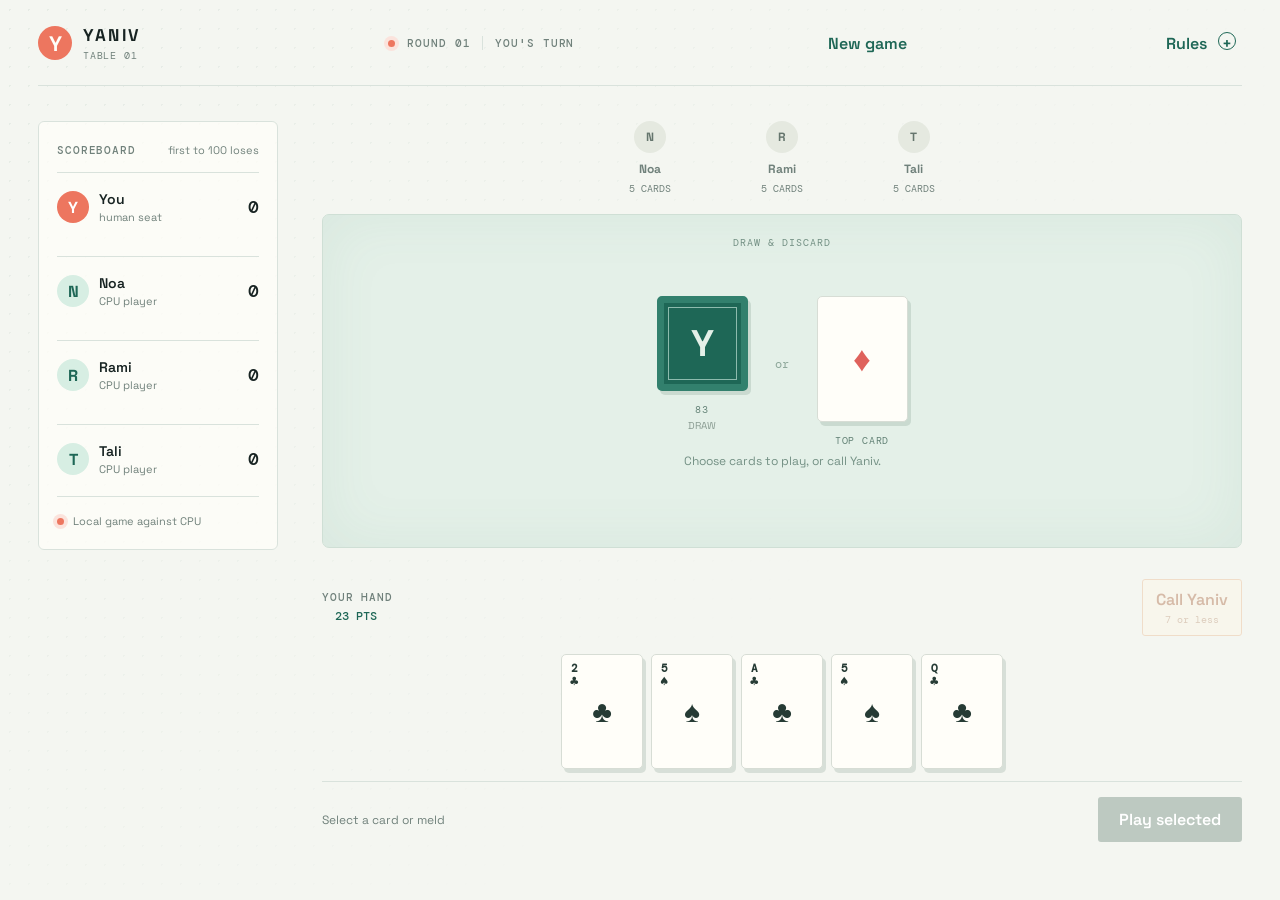
==== index.html @ 020e1ca5 "iy" ====
<!doctype html>
<html lang="en">
<head>
	<meta charset="UTF-8">
	<meta name="viewport" content="width=device-width, initial-scale=1.0">
	<title>Yaniv | Card table</title>
	<link rel="preconnect" href="https://fonts.googleapis.com">
	<link rel="preconnect" href="https://fonts.gstatic.com" crossorigin>
	<link href="https://fonts.googleapis.com/css2?family=DM+Mono:wght@400;500&family=Space+Grotesk:wght@400;500;600;700&display=swap" rel="stylesheet">
	<link rel="stylesheet" href="style.css">
</head>
<body>
	<main class="app-shell">
		<header class="topbar">
			<div class="brand"><span class="brand-mark">Y</span><span>YANIV <small>TABLE 01</small></span></div>
			<div class="table-status"><span class="live-dot"></span><span id="round-label">ROUND 01</span><span class="divider"></span><span id="turn-label">YOUR TURN</span></div>
			<button class="text-button" id="new-game-button">New game</button>
			<button class="text-button" id="rules-button">Rules <span aria-hidden="true">+</span></button>
		</header>
		<section class="game-layout">
			<aside class="scoreboard panel"><div class="eyebrow">Scoreboard <span>first to 100 loses</span></div><div id="score-list"></div><div class="score-note"><span class="live-dot"></span> Local game against CPU</div></aside>
			<section class="table-area">
				<div class="opponents" id="opponents"></div>
				<div class="felt"><div class="felt-label">DRAW & DISCARD</div><div class="piles"><button class="deck pile" id="draw-pile" aria-label="Draw from draw pile"><span class="card-back">Y</span><strong id="draw-count">0</strong><small>DRAW</small></button><div class="pile-gap">or</div><button class="discard pile" id="discard-pile" aria-label="Draw the top discard"><span id="discard-card"></span><strong>TOP CARD</strong></button></div><p class="table-message" id="table-message">Choose cards to play, or call Yaniv.</p></div>
				<section class="player-zone"><div class="player-heading"><div><span class="eyebrow">Your hand</span><span class="hand-points" id="hand-points">0 PTS</span></div><button class="yaniv-button" id="yaniv-button">Call Yaniv <span>7 or less</span></button></div><div class="hand" id="player-hand"></div><div class="action-bar"><span class="selection-info" id="selection-info">Select a card or meld</span><button class="primary-button" id="play-button" disabled>Play selected</button></div></section>
			</section>
		</section>
	</main>
	<dialog id="setup-dialog"><span class="eyebrow">Table setup</span><h2>Choose your table.</h2><label for="player-count">Players<select id="player-count"><option value="2">2 players</option><option value="3">3 players</option><option value="4" selected>4 players</option></select></label><label for="human-count">People at this device<select id="human-count"><option value="1" selected>1 person</option><option value="2">2 people</option><option value="3">3 people</option><option value="4">4 people</option></select></label><button class="primary-button" id="start-game-button">Start game</button></dialog>
	<dialog id="rules-dialog"><button class="close-button" id="close-rules" aria-label="Close rules">x</button><span class="eyebrow">How to play</span><h2>Make your hand small.</h2><p>On your turn, play one card, a set of matching ranks, or a same-suit straight of three or more cards. Then draw exactly one card from either pile.</p><p>At the very start of your turn, call <strong>Yaniv</strong> with 7 points or fewer. The lowest hand scores zero; everyone else scores their hand. A successful caller scores zero. If anyone ties or beats the caller with a lower hand, the caller gets 30 instead.</p><p>The first player to reach 100 ends the game. Lowest total wins.</p></dialog>
	<div class="toast" id="toast" role="status"></div>
	<script src="game.js"></script>
</body>
</html>
---- style.css ----
:root { --ink: #172322; --muted: #70817b; --line: #d9e2dc; --paper: #f4f6f1; --white: #fffef9; --green: #1e6756; --mint: #d7eee3; --coral: #ed765f; --yellow: #f1c85b; }
* { box-sizing: border-box; } body { margin: 0; color: var(--ink); background: var(--paper); font-family: "Space Grotesk", sans-serif; min-height: 100vh; } body:before { content: ""; position: fixed; inset: 0; pointer-events: none; opacity: .35; background-image: radial-gradient(#cbd8cf 1px, transparent 1px); background-size: 19px 19px; mask-image: linear-gradient(135deg, black, transparent 65%); } button { font: inherit; cursor: pointer; }
.app-shell { max-width: 1440px; margin: auto; padding: 24px 38px 42px; position: relative; }.topbar { display: flex; align-items: center; justify-content: space-between; padding-bottom: 23px; border-bottom: 1px solid var(--line); }.brand { font-size: 17px; font-weight: 700; letter-spacing: .13em; display: flex; align-items: center; gap: 11px; }.brand small { color: var(--muted); display: block; font: 10px "DM Mono", monospace; letter-spacing: .08em; margin-top: 3px; }.brand-mark { display: grid; place-items: center; background: var(--coral); color: var(--white); width: 34px; height: 34px; border-radius: 50%; font-size: 21px; letter-spacing: 0; }.table-status, .eyebrow { font: 500 11px "DM Mono", monospace; letter-spacing: .08em; text-transform: uppercase; color: var(--muted); }.table-status { display: flex; gap: 12px; align-items: center; }.divider { height: 14px; border-left: 1px solid var(--line); }.live-dot { width: 7px; height: 7px; border-radius: 50%; background: var(--coral); display: inline-block; box-shadow: 0 0 0 4px #fbe3dc; }.text-button { border: 0; background: transparent; color: var(--green); font-weight: 600; }.text-button span { display: inline-grid; place-items: center; margin-left: 7px; border: 1px solid var(--green); border-radius: 50%; width: 18px; height: 18px; }
.game-layout { display: grid; grid-template-columns: 240px 1fr; gap: 44px; padding-top: 35px; }.panel { background: rgba(255,254,249,.75); border: 1px solid var(--line); border-radius: 6px; }.scoreboard { align-self: start; padding: 21px 18px; }.eyebrow { display: flex; justify-content: space-between; align-items: center; }.eyebrow span { font: 11px "Space Grotesk", sans-serif; letter-spacing: 0; text-transform: none; }.score-row { display: flex; align-items: center; gap: 10px; border-top: 1px solid var(--line); padding: 17px 0; margin-top: 15px; }.avatar { width: 32px; height: 32px; display: grid; place-items: center; border-radius: 50%; background: var(--mint); color: var(--green); font-weight: 700; }.score-row:first-of-type .avatar { background: var(--coral); color: white; }.score-name { flex: 1; font-size: 14px; font-weight: 600; }.score-name small { color: var(--muted); font-weight: 400; display: block; font-size: 11px; margin-top: 2px; }.score-value { font: 500 18px "DM Mono", monospace; }.score-note { border-top: 1px solid var(--line); padding-top: 17px; margin-top: 3px; font-size: 11px; color: var(--muted); display: flex; gap: 9px; align-items: center; }
.table-area { min-width: 0; }.opponents { display: flex; justify-content: center; gap: clamp(18px, 7vw, 110px); min-height: 93px; }.opponent { text-align: center; color: var(--muted); font-size: 12px; }.opponent .avatar { margin: 0 auto 8px; background: #e5e9e0; color: #65756d; }.opponent.active .avatar { outline: 3px solid #f8dd93; }.card-count { font: 10px "DM Mono", monospace; color: var(--muted); margin-top: 5px; }.revealed-hand { display: flex; justify-content: center; gap: 3px; margin-top: 7px; }.revealed-hand .card-face { width: 25px; height: 36px; border-radius: 2px; font-size: 12px; box-shadow: none; }.revealed-hand .card-corner { display: none; }.felt { min-height: 334px; background: #e4f0e8; border: 1px solid #cfdfd5; border-radius: 7px; display: flex; flex-direction: column; align-items: center; justify-content: center; position: relative; box-shadow: inset 0 0 60px rgba(79,141,110,.08); }.felt-label { position: absolute; top: 21px; font: 10px "DM Mono", monospace; letter-spacing: .1em; color: #739084; }.piles { display: flex; align-items: center; gap: 23px; }.pile { border: 0; background: transparent; position: relative; width: 100px; height: 138px; display: flex; flex-direction: column; align-items: center; }.pile strong { font: 10px "DM Mono", monospace; letter-spacing: .08em; color: #638276; margin-top: 12px; }.pile small { font-size: 10px; color: #8a9c92; margin-top: 3px; }.pile-gap { color: #8da79a; font: 12px "DM Mono", monospace; }.card-back, .card-face { width: 91px; height: 126px; border-radius: 5px; display: grid; place-items: center; box-shadow: 3px 4px 0 rgba(45,86,68,.14); }.card-back { background: var(--green); color: #e4f0e8; border: 7px solid #32806d; outline: 1px solid #8dbbad; outline-offset: -12px; font-size: 37px; font-weight: 700; }.card-face { background: var(--white); border: 1px solid #d7ddd5; position: relative; font-size: 35px; }.card-face .card-corner { position: absolute; top: 7px; left: 8px; font: 600 12px "DM Mono", monospace; line-height: 1.1; }.card-face .card-corner span { font-size: 14px; }.red { color: #df625c; }.black { color: #263b35; }.table-message { color: #739084; font-size: 12px; margin: 20px 0 -1px; }
.player-zone { padding-top: 31px; }.player-heading { display: flex; align-items: center; justify-content: space-between; }.hand-points { font: 500 12px "DM Mono", monospace; color: var(--green); margin-left: 13px; }.yaniv-button { border: 1px solid #eab990; border-radius: 3px; background: #fff7e7; color: #aa653e; padding: 9px 13px; font-weight: 600; }.yaniv-button span { font: 10px "DM Mono", monospace; display: block; color: #bb9170; margin-top: 3px; }.yaniv-button:disabled { opacity: .4; cursor: not-allowed; }.hand { display: flex; align-items: flex-end; justify-content: center; gap: 8px; min-height: 145px; padding: 12px 0; }.hand .card-button { border: 0; background: transparent; padding: 0; transition: transform .16s ease; }.hand .card-button:hover, .hand .card-button.selected { transform: translateY(-11px); }.hand .card-button.selected .card-face { border: 2px solid var(--coral); box-shadow: 3px 5px 0 rgba(237,118,95,.2); }.hand .card-face { width: 82px; height: 115px; font-size: 30px; }.hand .card-face .card-corner { font-size: 11px; }.action-bar { border-top: 1px solid var(--line); padding-top: 15px; display: flex; justify-content: space-between; align-items: center; }.selection-info { font-size: 12px; color: var(--muted); }.primary-button { border: 0; border-radius: 3px; background: var(--green); color: white; padding: 12px 21px; font-weight: 600; }.primary-button:disabled { background: #bdc9c1; cursor: not-allowed; }
dialog { border: 0; border-radius: 6px; max-width: 470px; padding: 34px; color: var(--ink); box-shadow: 0 20px 80px rgba(23,35,34,.2); } dialog::backdrop { background: rgba(23,35,34,.32); } dialog h2 { font-size: 29px; margin: 13px 0; } dialog p { color: #52645d; line-height: 1.55; font-size: 14px; } dialog label { display: block; color: var(--muted); font: 11px "DM Mono", monospace; letter-spacing: .08em; text-transform: uppercase; margin: 18px 0; } dialog select { display: block; width: 100%; margin-top: 8px; padding: 11px; border: 1px solid var(--line); border-radius: 3px; background: var(--paper); color: var(--ink); font: 14px "Space Grotesk", sans-serif; } dialog .primary-button { margin-top: 8px; width: 100%; }.close-button { float: right; border: 0; background: transparent; color: var(--muted); font-size: 18px; }.handoff { display: flex; flex-direction: column; align-items: center; justify-content: center; gap: 9px; width: 100%; min-height: 130px; color: var(--ink); }.handoff span { color: var(--muted); font-size: 12px; }.handoff .primary-button { margin-top: 8px; }.toast { position: fixed; left: 50%; bottom: 28px; transform: translate(-50%, 20px); background: var(--ink); color: white; border-radius: 3px; padding: 12px 17px; font-size: 13px; opacity: 0; pointer-events: none; transition: .25s; }.toast.show { opacity: 1; transform: translate(-50%, 0); }
@media (max-width: 850px) { .app-shell { padding: 18px 17px 30px; }.topbar { flex-wrap: wrap; gap: 17px; }.table-status { order: 3; width: 100%; }.game-layout { display: block; padding-top: 22px; }.scoreboard { margin-bottom: 24px; }.score-row { display: inline-flex; width: 49%; border-top: 0; margin-top: 14px; padding: 0; }.score-note { display: none; }.opponents { gap: 25px; min-height: 83px; }.felt { min-height: 285px; }.hand { justify-content: flex-start; overflow-x: auto; padding: 20px 8px; }.hand .card-button { flex: 0 0 auto; }.player-heading { align-items: flex-start; gap: 10px; }.yaniv-button { padding: 8px; }.table-message { text-align: center; } }
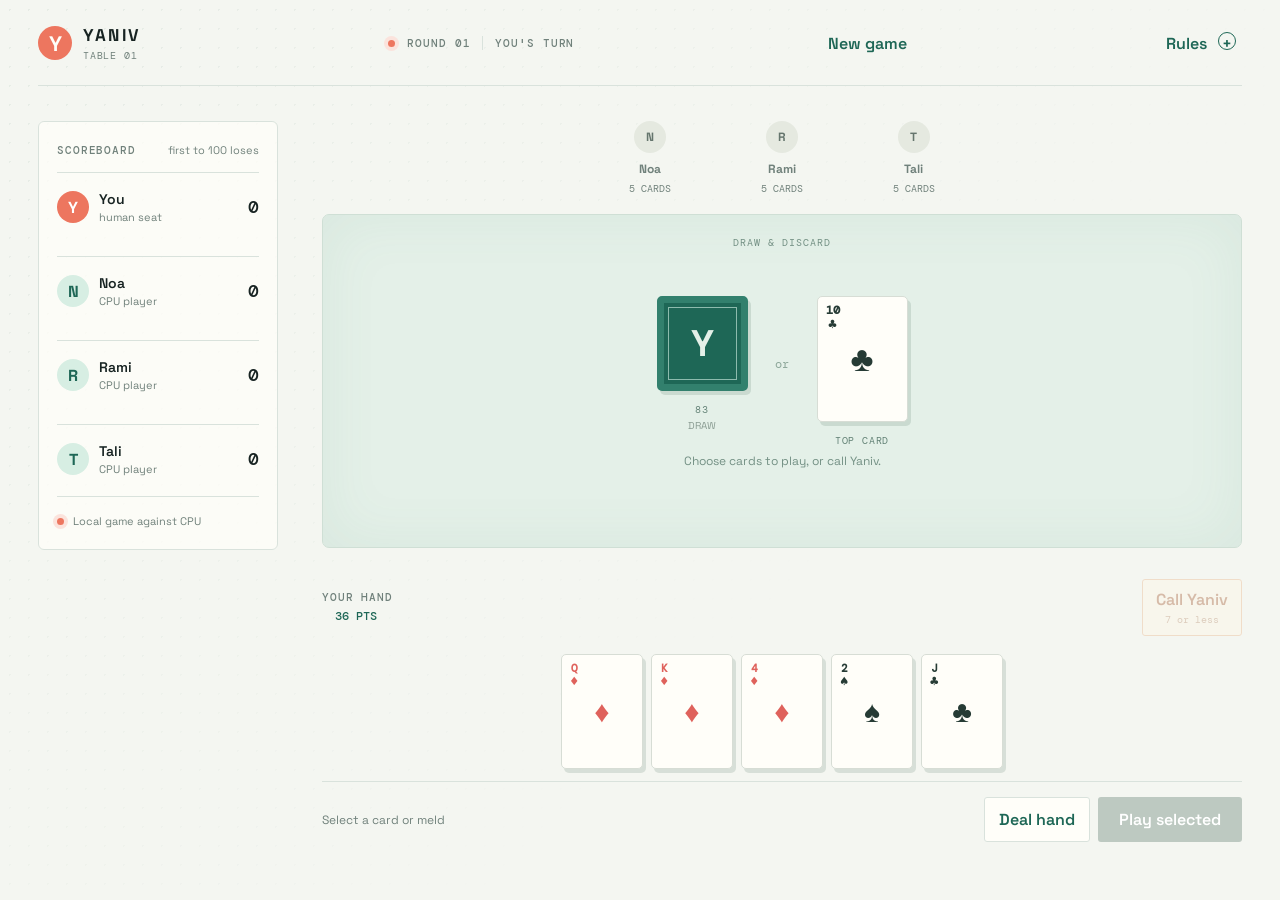
==== commit 631c3e9c: "u" ====
--- a/index.html
+++ b/index.html
@@ -22,7 +22,7 @@
 			<section class="table-area">
 				<div class="opponents" id="opponents"></div>
 				<div class="felt"><div class="felt-label">DRAW & DISCARD</div><div class="piles"><button class="deck pile" id="draw-pile" aria-label="Draw from draw pile"><span class="card-back">Y</span><strong id="draw-count">0</strong><small>DRAW</small></button><div class="pile-gap">or</div><button class="discard pile" id="discard-pile" aria-label="Draw the top discard"><span id="discard-card"></span><strong>TOP CARD</strong></button></div><p class="table-message" id="table-message">Choose cards to play, or call Yaniv.</p></div>
-				<section class="player-zone"><div class="player-heading"><div><span class="eyebrow">Your hand</span><span class="hand-points" id="hand-points">0 PTS</span></div><button class="yaniv-button" id="yaniv-button">Call Yaniv <span>7 or less</span></button></div><div class="hand" id="player-hand"></div><div class="action-bar"><span class="selection-info" id="selection-info">Select a card or meld</span><button class="primary-button" id="play-button" disabled>Play selected</button></div></section>
+				<section class="player-zone"><div class="player-heading"><div><span class="eyebrow">Your hand</span><span class="hand-points" id="hand-points">0 PTS</span></div><button class="yaniv-button" id="yaniv-button">Call Yaniv <span>7 or less</span></button></div><div class="hand" id="player-hand"></div><div class="action-bar"><span class="selection-info" id="selection-info">Select a card or meld</span><div class="action-buttons"><button class="deal-button" id="deal-button" type="button">Deal hand</button><button class="primary-button" id="play-button" disabled>Play selected</button></div></div></section>
 			</section>
 		</section>
 	</main>
--- a/style.css
+++ b/style.css
@@ -1,3 +1,5 @@
+.action-buttons { display: flex; gap: 8px; align-items: center; }
+.deal-button { border: 1px solid var(--line); border-radius: 3px; background: var(--white); color: var(--green); padding: 11px 14px; font-weight: 600; }
 :root { --ink: #172322; --muted: #70817b; --line: #d9e2dc; --paper: #f4f6f1; --white: #fffef9; --green: #1e6756; --mint: #d7eee3; --coral: #ed765f; --yellow: #f1c85b; }
 * { box-sizing: border-box; } body { margin: 0; color: var(--ink); background: var(--paper); font-family: "Space Grotesk", sans-serif; min-height: 100vh; } body:before { content: ""; position: fixed; inset: 0; pointer-events: none; opacity: .35; background-image: radial-gradient(#cbd8cf 1px, transparent 1px); background-size: 19px 19px; mask-image: linear-gradient(135deg, black, transparent 65%); } button { font: inherit; cursor: pointer; }
 .app-shell { max-width: 1440px; margin: auto; padding: 24px 38px 42px; position: relative; }.topbar { display: flex; align-items: center; justify-content: space-between; padding-bottom: 23px; border-bottom: 1px solid var(--line); }.brand { font-size: 17px; font-weight: 700; letter-spacing: .13em; display: flex; align-items: center; gap: 11px; }.brand small { color: var(--muted); display: block; font: 10px "DM Mono", monospace; letter-spacing: .08em; margin-top: 3px; }.brand-mark { display: grid; place-items: center; background: var(--coral); color: var(--white); width: 34px; height: 34px; border-radius: 50%; font-size: 21px; letter-spacing: 0; }.table-status, .eyebrow { font: 500 11px "DM Mono", monospace; letter-spacing: .08em; text-transform: uppercase; color: var(--muted); }.table-status { display: flex; gap: 12px; align-items: center; }.divider { height: 14px; border-left: 1px solid var(--line); }.live-dot { width: 7px; height: 7px; border-radius: 50%; background: var(--coral); display: inline-block; box-shadow: 0 0 0 4px #fbe3dc; }.text-button { border: 0; background: transparent; color: var(--green); font-weight: 600; }.text-button span { display: inline-grid; place-items: center; margin-left: 7px; border: 1px solid var(--green); border-radius: 50%; width: 18px; height: 18px; }
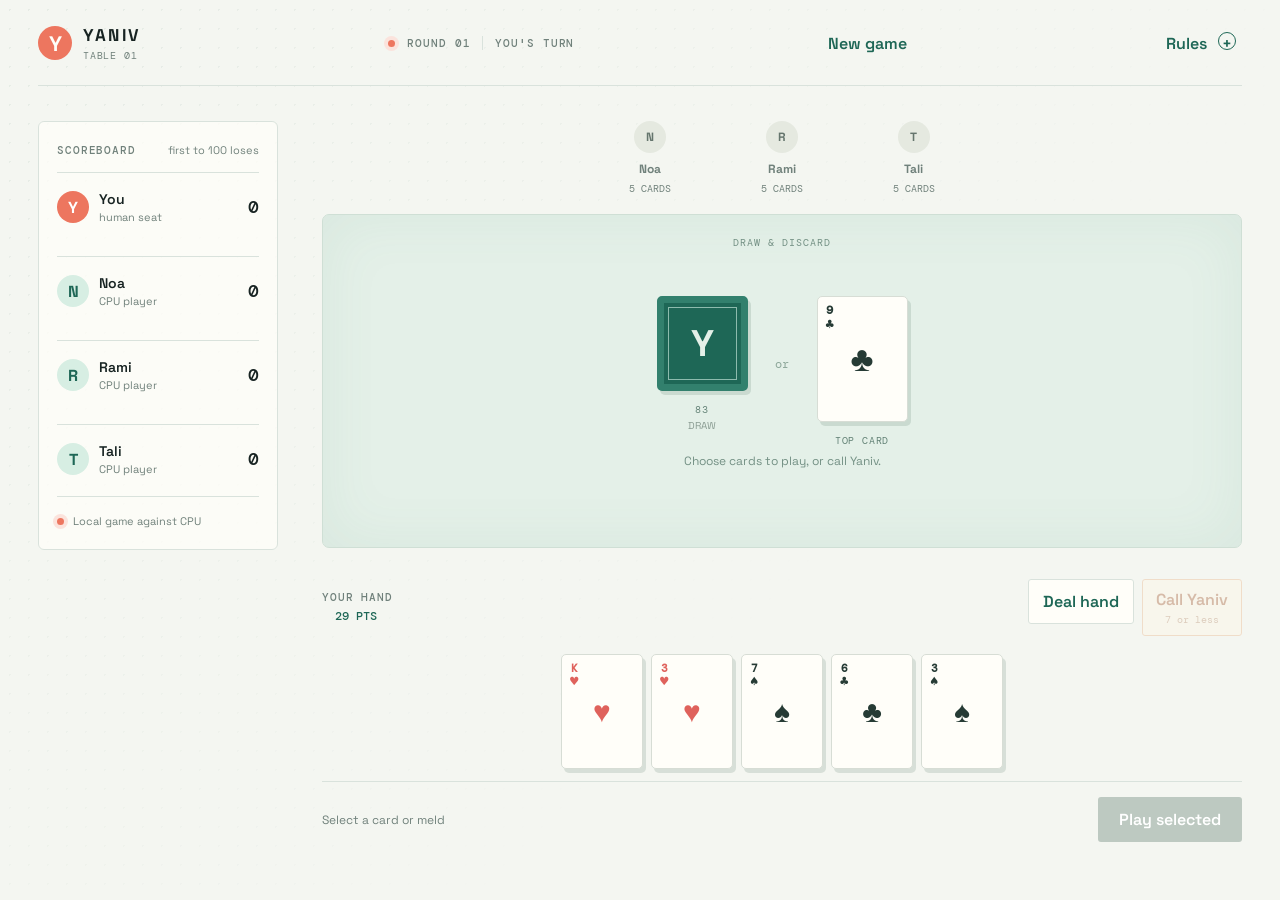
==== commit 3361cb77: "pls wrk" ====
--- a/index.html
+++ b/index.html
@@ -22,7 +22,7 @@
 			<section class="table-area">
 				<div class="opponents" id="opponents"></div>
 				<div class="felt"><div class="felt-label">DRAW & DISCARD</div><div class="piles"><button class="deck pile" id="draw-pile" aria-label="Draw from draw pile"><span class="card-back">Y</span><strong id="draw-count">0</strong><small>DRAW</small></button><div class="pile-gap">or</div><button class="discard pile" id="discard-pile" aria-label="Draw the top discard"><span id="discard-card"></span><strong>TOP CARD</strong></button></div><p class="table-message" id="table-message">Choose cards to play, or call Yaniv.</p></div>
-				<section class="player-zone"><div class="player-heading"><div><span class="eyebrow">Your hand</span><span class="hand-points" id="hand-points">0 PTS</span></div><button class="yaniv-button" id="yaniv-button">Call Yaniv <span>7 or less</span></button></div><div class="hand" id="player-hand"></div><div class="action-bar"><span class="selection-info" id="selection-info">Select a card or meld</span><div class="action-buttons"><button class="deal-button" id="deal-button" type="button">Deal hand</button><button class="primary-button" id="play-button" disabled>Play selected</button></div></div></section>
+				<section class="player-zone"><div class="player-heading"><div><span class="eyebrow">Your hand</span><span class="hand-points" id="hand-points">0 PTS</span></div><div class="heading-actions"><button class="deal-button" id="deal-button" type="button">Deal hand</button><button class="yaniv-button" id="yaniv-button">Call Yaniv <span>7 or less</span></button></div></div><div class="hand" id="player-hand"></div><div class="action-bar"><span class="selection-info" id="selection-info">Select a card or meld</span><button class="primary-button" id="play-button" disabled>Play selected</button></div></section>
 			</section>
 		</section>
 	</main>
--- a/style.css
+++ b/style.css
@@ -1,3 +1,5 @@
+.heading-actions { display: flex; gap: 8px; align-items: flex-start; }
+@media (min-width: 851px) { .felt { min-height: 260px; } }
 .action-buttons { display: flex; gap: 8px; align-items: center; }
 .deal-button { border: 1px solid var(--line); border-radius: 3px; background: var(--white); color: var(--green); padding: 11px 14px; font-weight: 600; }
 :root { --ink: #172322; --muted: #70817b; --line: #d9e2dc; --paper: #f4f6f1; --white: #fffef9; --green: #1e6756; --mint: #d7eee3; --coral: #ed765f; --yellow: #f1c85b; }
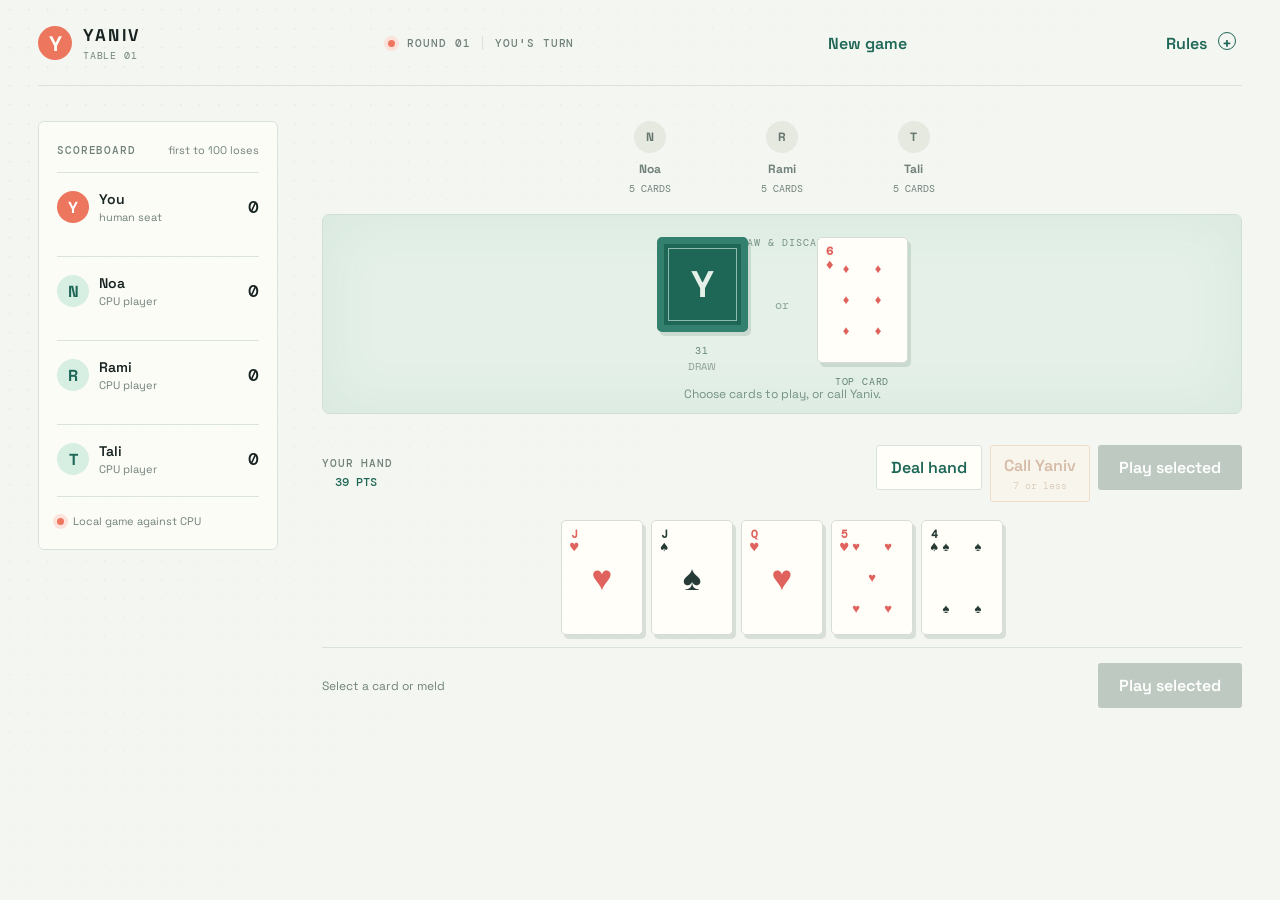
==== commit 65ba93ce: "n" ====
--- a/index.html
+++ b/index.html
@@ -22,7 +22,7 @@
 			<section class="table-area">
 				<div class="opponents" id="opponents"></div>
 				<div class="felt"><div class="felt-label">DRAW & DISCARD</div><div class="piles"><button class="deck pile" id="draw-pile" aria-label="Draw from draw pile"><span class="card-back">Y</span><strong id="draw-count">0</strong><small>DRAW</small></button><div class="pile-gap">or</div><button class="discard pile" id="discard-pile" aria-label="Draw the top discard"><span id="discard-card"></span><strong>TOP CARD</strong></button></div><p class="table-message" id="table-message">Choose cards to play, or call Yaniv.</p></div>
-				<section class="player-zone"><div class="player-heading"><div><span class="eyebrow">Your hand</span><span class="hand-points" id="hand-points">0 PTS</span></div><div class="heading-actions"><button class="deal-button" id="deal-button" type="button">Deal hand</button><button class="yaniv-button" id="yaniv-button">Call Yaniv <span>7 or less</span></button></div></div><div class="hand" id="player-hand"></div><div class="action-bar"><span class="selection-info" id="selection-info">Select a card or meld</span><button class="primary-button" id="play-button" disabled>Play selected</button></div></section>
+				<section class="player-zone"><div class="player-heading"><div><span class="eyebrow">Your hand</span><span class="hand-points" id="hand-points">0 PTS</span></div><div class="heading-actions"><button class="deal-button" id="deal-button" type="button">Deal hand</button><button class="yaniv-button" id="yaniv-button">Call Yaniv <span>7 or less</span></button><button class="primary-button play-top-button" id="play-top-button" type="button" disabled>Play selected</button></div></div><div class="hand" id="player-hand"></div><div class="action-bar"><span class="selection-info" id="selection-info">Select a card or meld</span><button class="primary-button" id="play-button" disabled>Play selected</button></div></section>
 			</section>
 		</section>
 	</main>
--- a/style.css
+++ b/style.css
@@ -1,3 +1,13 @@
+.pips { display: grid; grid-template-columns: repeat(3, 1fr); grid-template-rows: repeat(5, 1fr); width: 48px; height: 78px; align-items: center; justify-items: center; line-height: 1; }
+.pips span { font-size: 13px; }
+.face-symbol { font-size: 35px; }
+.play-top-button { display: inline-block; }
+.felt-label { top: 8px; }
+.piles { transform: translateY(8px); }
+.table-area .felt { min-height: 200px; }
+.player-zone { padding-top: 16px; }
+.hand { min-height: 130px; }
+@media (max-width: 850px) { .table-area .felt { min-height: 285px; } .player-zone { padding-top: 24px; } .hand { min-height: 145px; } }
 .heading-actions { display: flex; gap: 8px; align-items: flex-start; }
 @media (min-width: 851px) { .felt { min-height: 260px; } }
 .action-buttons { display: flex; gap: 8px; align-items: center; }
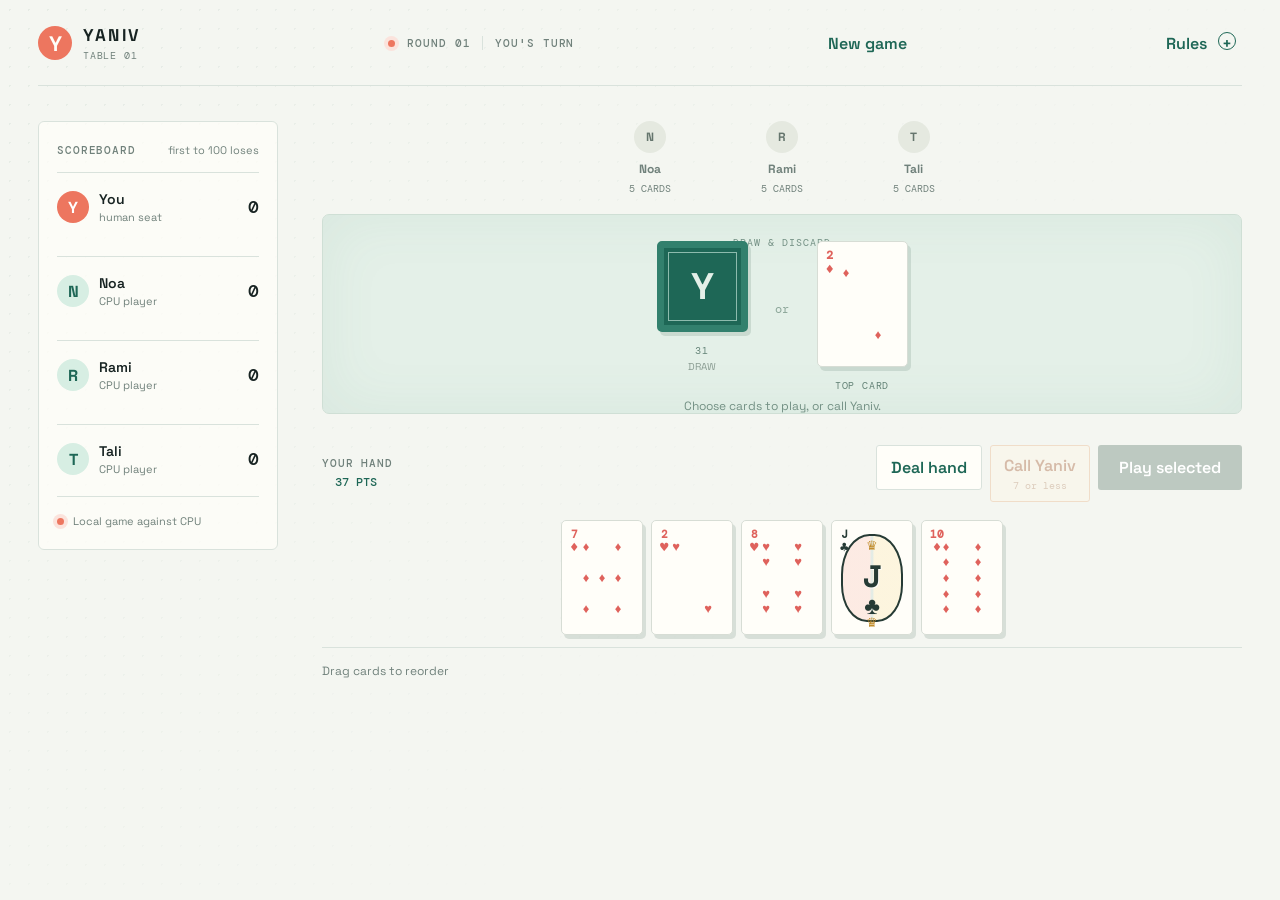
==== commit 90ce9d7d: "iqhf" ====
--- a/index.html
+++ b/index.html
@@ -22,7 +22,7 @@
 			<section class="table-area">
 				<div class="opponents" id="opponents"></div>
 				<div class="felt"><div class="felt-label">DRAW & DISCARD</div><div class="piles"><button class="deck pile" id="draw-pile" aria-label="Draw from draw pile"><span class="card-back">Y</span><strong id="draw-count">0</strong><small>DRAW</small></button><div class="pile-gap">or</div><button class="discard pile" id="discard-pile" aria-label="Draw the top discard"><span id="discard-card"></span><strong>TOP CARD</strong></button></div><p class="table-message" id="table-message">Choose cards to play, or call Yaniv.</p></div>
-				<section class="player-zone"><div class="player-heading"><div><span class="eyebrow">Your hand</span><span class="hand-points" id="hand-points">0 PTS</span></div><div class="heading-actions"><button class="deal-button" id="deal-button" type="button">Deal hand</button><button class="yaniv-button" id="yaniv-button">Call Yaniv <span>7 or less</span></button><button class="primary-button play-top-button" id="play-top-button" type="button" disabled>Play selected</button></div></div><div class="hand" id="player-hand"></div><div class="action-bar"><span class="selection-info" id="selection-info">Select a card or meld</span><button class="primary-button" id="play-button" disabled>Play selected</button></div></section>
+				<section class="player-zone"><div class="player-heading"><div><span class="eyebrow">Your hand</span><span class="hand-points" id="hand-points">0 PTS</span></div><div class="heading-actions"><button class="deal-button" id="deal-button" type="button">Deal hand</button><button class="yaniv-button" id="yaniv-button">Call Yaniv <span>7 or less</span></button><button class="primary-button play-top-button" id="play-top-button" type="button" disabled>Play selected</button></div></div><div class="hand" id="player-hand"></div><div class="action-bar"><span class="selection-info" id="selection-info">Select a card or meld</span></div></section>
 			</section>
 		</section>
 	</main>
--- a/style.css
+++ b/style.css
@@ -20,3 +20,24 @@
 .player-zone { padding-top: 31px; }.player-heading { display: flex; align-items: center; justify-content: space-between; }.hand-points { font: 500 12px "DM Mono", monospace; color: var(--green); margin-left: 13px; }.yaniv-button { border: 1px solid #eab990; border-radius: 3px; background: #fff7e7; color: #aa653e; padding: 9px 13px; font-weight: 600; }.yaniv-button span { font: 10px "DM Mono", monospace; display: block; color: #bb9170; margin-top: 3px; }.yaniv-button:disabled { opacity: .4; cursor: not-allowed; }.hand { display: flex; align-items: flex-end; justify-content: center; gap: 8px; min-height: 145px; padding: 12px 0; }.hand .card-button { border: 0; background: transparent; padding: 0; transition: transform .16s ease; }.hand .card-button:hover, .hand .card-button.selected { transform: translateY(-11px); }.hand .card-button.selected .card-face { border: 2px solid var(--coral); box-shadow: 3px 5px 0 rgba(237,118,95,.2); }.hand .card-face { width: 82px; height: 115px; font-size: 30px; }.hand .card-face .card-corner { font-size: 11px; }.action-bar { border-top: 1px solid var(--line); padding-top: 15px; display: flex; justify-content: space-between; align-items: center; }.selection-info { font-size: 12px; color: var(--muted); }.primary-button { border: 0; border-radius: 3px; background: var(--green); color: white; padding: 12px 21px; font-weight: 600; }.primary-button:disabled { background: #bdc9c1; cursor: not-allowed; }
 dialog { border: 0; border-radius: 6px; max-width: 470px; padding: 34px; color: var(--ink); box-shadow: 0 20px 80px rgba(23,35,34,.2); } dialog::backdrop { background: rgba(23,35,34,.32); } dialog h2 { font-size: 29px; margin: 13px 0; } dialog p { color: #52645d; line-height: 1.55; font-size: 14px; } dialog label { display: block; color: var(--muted); font: 11px "DM Mono", monospace; letter-spacing: .08em; text-transform: uppercase; margin: 18px 0; } dialog select { display: block; width: 100%; margin-top: 8px; padding: 11px; border: 1px solid var(--line); border-radius: 3px; background: var(--paper); color: var(--ink); font: 14px "Space Grotesk", sans-serif; } dialog .primary-button { margin-top: 8px; width: 100%; }.close-button { float: right; border: 0; background: transparent; color: var(--muted); font-size: 18px; }.handoff { display: flex; flex-direction: column; align-items: center; justify-content: center; gap: 9px; width: 100%; min-height: 130px; color: var(--ink); }.handoff span { color: var(--muted); font-size: 12px; }.handoff .primary-button { margin-top: 8px; }.toast { position: fixed; left: 50%; bottom: 28px; transform: translate(-50%, 20px); background: var(--ink); color: white; border-radius: 3px; padding: 12px 17px; font-size: 13px; opacity: 0; pointer-events: none; transition: .25s; }.toast.show { opacity: 1; transform: translate(-50%, 0); }
 @media (max-width: 850px) { .app-shell { padding: 18px 17px 30px; }.topbar { flex-wrap: wrap; gap: 17px; }.table-status { order: 3; width: 100%; }.game-layout { display: block; padding-top: 22px; }.scoreboard { margin-bottom: 24px; }.score-row { display: inline-flex; width: 49%; border-top: 0; margin-top: 14px; padding: 0; }.score-note { display: none; }.opponents { gap: 25px; min-height: 83px; }.felt { min-height: 285px; }.hand { justify-content: flex-start; overflow-x: auto; padding: 20px 8px; }.hand .card-button { flex: 0 0 auto; }.player-heading { align-items: flex-start; gap: 10px; }.yaniv-button { padding: 8px; }.table-message { text-align: center; } }
+
+.card-face.ace-spades { background: radial-gradient(circle at center, #f9fbf6 0 32%, #e8eee8 33% 34%, #fffef9 35%); border-color: #b7c8be; box-shadow: 3px 4px 0 rgba(45,86,68,.14), inset 0 0 0 4px #f1f5ef, inset 0 0 0 5px #cad8cf; }
+.ace-emblem { display: flex; flex-direction: column; align-items: center; justify-content: center; gap: 2px; color: #172322; line-height: .8; }
+.ace-emblem strong { font-size: 74px; font-weight: 400; text-shadow: 1px 2px 0 #c8d5cd; }
+.ace-ornament { color: var(--coral); font-size: 13px; }
+.court-art { display: grid; grid-template-rows: 20px 1fr 20px; justify-items: center; align-items: center; width: 62px; height: 88px; border: 2px solid currentColor; border-radius: 46% 46% 42% 42%; background: linear-gradient(90deg, rgba(237,118,95,.14) 0 47%, rgba(30,103,86,.12) 48% 52%, rgba(241,200,91,.17) 53%); line-height: 1; }
+.court-art strong { font: 700 31px "Space Grotesk", sans-serif; text-shadow: 1px 1px 0 #fffef9; }
+.court-suit { font-size: 24px; }
+.court-crown { font-size: 13px; color: #c28d2c; }
+.court-jack { color: #af523e; }
+.court-queen { color: #8b5a7d; }
+.court-king { color: #1e6756; }
+.hand .card-button { position: relative; user-select: none; transition: transform .16s ease, opacity .16s ease; }
+.hand .card-button[draggable="true"] { cursor: grab; }
+.hand .card-button.dragging { opacity: .35; cursor: grabbing; }
+.hand .card-button.playing { animation: card-to-discard .32s cubic-bezier(.2,.8,.3,1) forwards; pointer-events: none; }
+@keyframes card-to-discard { to { opacity: 0; transform: translate(var(--card-x), var(--card-y)) scale(.72) rotate(5deg); } }
+@media (prefers-reduced-motion: reduce) { .hand .card-button.playing { animation-duration: .01ms; } }
+
+.card-back, .card-face { box-sizing: border-box; flex: 0 0 91px; }
+.piles { margin-top: 24px; transform: none; }
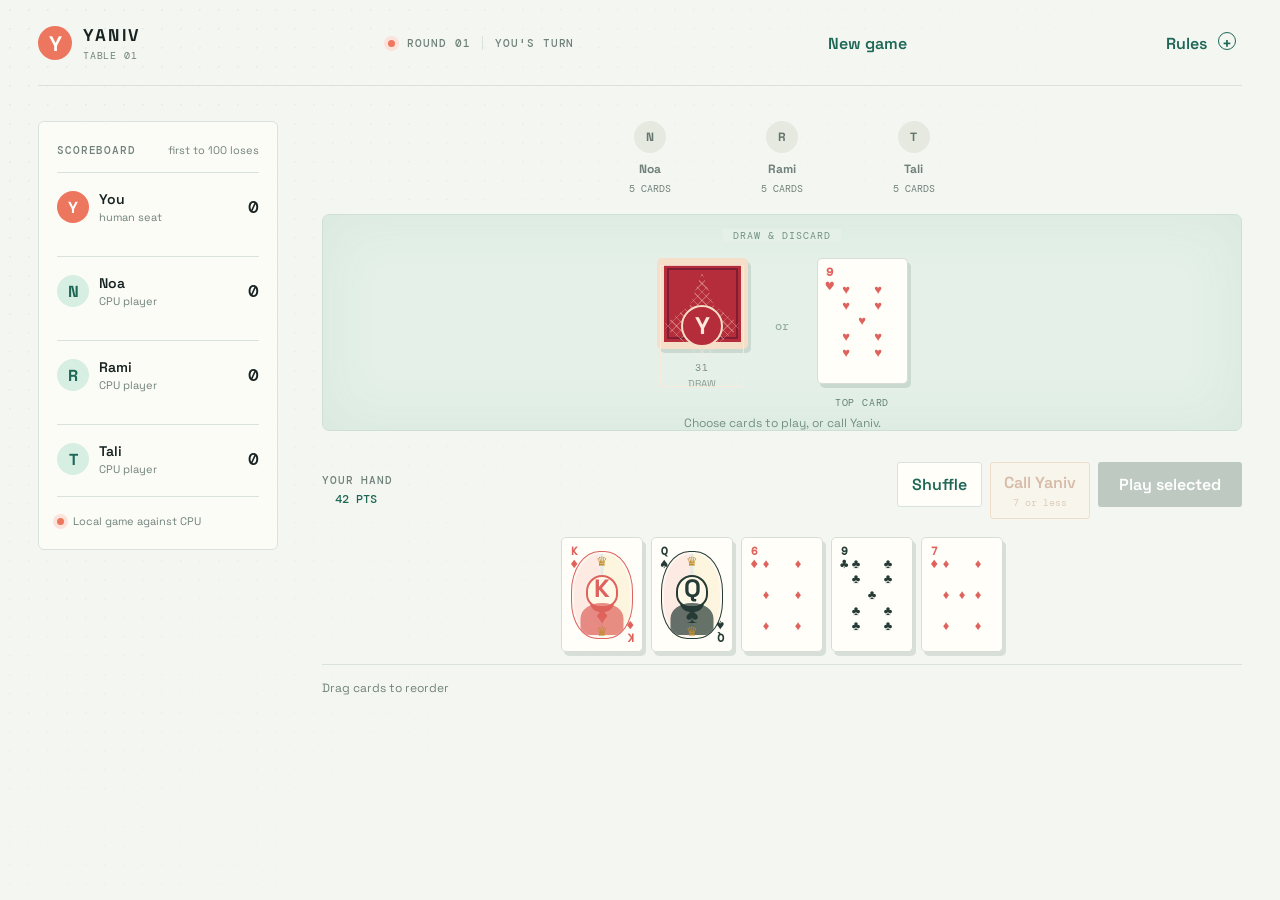
==== commit a1cc70d7: "o;vlhierabjgaeriobug;naeoibglaiero" ====
--- a/index.html
+++ b/index.html
@@ -21,7 +21,7 @@
 			<aside class="scoreboard panel"><div class="eyebrow">Scoreboard <span>first to 100 loses</span></div><div id="score-list"></div><div class="score-note"><span class="live-dot"></span> Local game against CPU</div></aside>
 			<section class="table-area">
 				<div class="opponents" id="opponents"></div>
-				<div class="felt"><div class="felt-label">DRAW & DISCARD</div><div class="piles"><button class="deck pile" id="draw-pile" aria-label="Draw from draw pile"><span class="card-back">Y</span><strong id="draw-count">0</strong><small>DRAW</small></button><div class="pile-gap">or</div><button class="discard pile" id="discard-pile" aria-label="Draw the top discard"><span id="discard-card"></span><strong>TOP CARD</strong></button></div><p class="table-message" id="table-message">Choose cards to play, or call Yaniv.</p></div>
+				<div class="felt"><div class="felt-label">DRAW & DISCARD</div><div class="piles"><button class="deck pile" id="draw-pile" aria-label="Draw from draw pile"><span class="card-back"><span class="back-medallion">Y</span></span><strong id="draw-count">0</strong><small>DRAW</small></button><div class="pile-gap">or</div><button class="discard pile" id="discard-pile" aria-label="Draw the top discard"><span id="discard-card"></span><strong>TOP CARD</strong></button></div><p class="table-message" id="table-message">Choose cards to play, or call Yaniv.</p></div>
 				<section class="player-zone"><div class="player-heading"><div><span class="eyebrow">Your hand</span><span class="hand-points" id="hand-points">0 PTS</span></div><div class="heading-actions"><button class="deal-button" id="deal-button" type="button">Deal hand</button><button class="yaniv-button" id="yaniv-button">Call Yaniv <span>7 or less</span></button><button class="primary-button play-top-button" id="play-top-button" type="button" disabled>Play selected</button></div></div><div class="hand" id="player-hand"></div><div class="action-bar"><span class="selection-info" id="selection-info">Select a card or meld</span></div></section>
 			</section>
 		</section>
--- a/style.css
+++ b/style.css
@@ -2,8 +2,8 @@
 .pips span { font-size: 13px; }
 .face-symbol { font-size: 35px; }
 .play-top-button { display: inline-block; }
-.felt-label { top: 8px; }
-.piles { transform: translateY(8px); }
+.felt-label { top: 14px; z-index: 2; background: #e4f0e8; padding: 0 10px; }
+.piles { transform: none; margin-top: 42px; }
 .table-area .felt { min-height: 200px; }
 .player-zone { padding-top: 16px; }
 .hand { min-height: 130px; }
@@ -16,13 +16,13 @@
 * { box-sizing: border-box; } body { margin: 0; color: var(--ink); background: var(--paper); font-family: "Space Grotesk", sans-serif; min-height: 100vh; } body:before { content: ""; position: fixed; inset: 0; pointer-events: none; opacity: .35; background-image: radial-gradient(#cbd8cf 1px, transparent 1px); background-size: 19px 19px; mask-image: linear-gradient(135deg, black, transparent 65%); } button { font: inherit; cursor: pointer; }
 .app-shell { max-width: 1440px; margin: auto; padding: 24px 38px 42px; position: relative; }.topbar { display: flex; align-items: center; justify-content: space-between; padding-bottom: 23px; border-bottom: 1px solid var(--line); }.brand { font-size: 17px; font-weight: 700; letter-spacing: .13em; display: flex; align-items: center; gap: 11px; }.brand small { color: var(--muted); display: block; font: 10px "DM Mono", monospace; letter-spacing: .08em; margin-top: 3px; }.brand-mark { display: grid; place-items: center; background: var(--coral); color: var(--white); width: 34px; height: 34px; border-radius: 50%; font-size: 21px; letter-spacing: 0; }.table-status, .eyebrow { font: 500 11px "DM Mono", monospace; letter-spacing: .08em; text-transform: uppercase; color: var(--muted); }.table-status { display: flex; gap: 12px; align-items: center; }.divider { height: 14px; border-left: 1px solid var(--line); }.live-dot { width: 7px; height: 7px; border-radius: 50%; background: var(--coral); display: inline-block; box-shadow: 0 0 0 4px #fbe3dc; }.text-button { border: 0; background: transparent; color: var(--green); font-weight: 600; }.text-button span { display: inline-grid; place-items: center; margin-left: 7px; border: 1px solid var(--green); border-radius: 50%; width: 18px; height: 18px; }
 .game-layout { display: grid; grid-template-columns: 240px 1fr; gap: 44px; padding-top: 35px; }.panel { background: rgba(255,254,249,.75); border: 1px solid var(--line); border-radius: 6px; }.scoreboard { align-self: start; padding: 21px 18px; }.eyebrow { display: flex; justify-content: space-between; align-items: center; }.eyebrow span { font: 11px "Space Grotesk", sans-serif; letter-spacing: 0; text-transform: none; }.score-row { display: flex; align-items: center; gap: 10px; border-top: 1px solid var(--line); padding: 17px 0; margin-top: 15px; }.avatar { width: 32px; height: 32px; display: grid; place-items: center; border-radius: 50%; background: var(--mint); color: var(--green); font-weight: 700; }.score-row:first-of-type .avatar { background: var(--coral); color: white; }.score-name { flex: 1; font-size: 14px; font-weight: 600; }.score-name small { color: var(--muted); font-weight: 400; display: block; font-size: 11px; margin-top: 2px; }.score-value { font: 500 18px "DM Mono", monospace; }.score-note { border-top: 1px solid var(--line); padding-top: 17px; margin-top: 3px; font-size: 11px; color: var(--muted); display: flex; gap: 9px; align-items: center; }
-.table-area { min-width: 0; }.opponents { display: flex; justify-content: center; gap: clamp(18px, 7vw, 110px); min-height: 93px; }.opponent { text-align: center; color: var(--muted); font-size: 12px; }.opponent .avatar { margin: 0 auto 8px; background: #e5e9e0; color: #65756d; }.opponent.active .avatar { outline: 3px solid #f8dd93; }.card-count { font: 10px "DM Mono", monospace; color: var(--muted); margin-top: 5px; }.revealed-hand { display: flex; justify-content: center; gap: 3px; margin-top: 7px; }.revealed-hand .card-face { width: 25px; height: 36px; border-radius: 2px; font-size: 12px; box-shadow: none; }.revealed-hand .card-corner { display: none; }.felt { min-height: 334px; background: #e4f0e8; border: 1px solid #cfdfd5; border-radius: 7px; display: flex; flex-direction: column; align-items: center; justify-content: center; position: relative; box-shadow: inset 0 0 60px rgba(79,141,110,.08); }.felt-label { position: absolute; top: 21px; font: 10px "DM Mono", monospace; letter-spacing: .1em; color: #739084; }.piles { display: flex; align-items: center; gap: 23px; }.pile { border: 0; background: transparent; position: relative; width: 100px; height: 138px; display: flex; flex-direction: column; align-items: center; }.pile strong { font: 10px "DM Mono", monospace; letter-spacing: .08em; color: #638276; margin-top: 12px; }.pile small { font-size: 10px; color: #8a9c92; margin-top: 3px; }.pile-gap { color: #8da79a; font: 12px "DM Mono", monospace; }.card-back, .card-face { width: 91px; height: 126px; border-radius: 5px; display: grid; place-items: center; box-shadow: 3px 4px 0 rgba(45,86,68,.14); }.card-back { background: var(--green); color: #e4f0e8; border: 7px solid #32806d; outline: 1px solid #8dbbad; outline-offset: -12px; font-size: 37px; font-weight: 700; }.card-face { background: var(--white); border: 1px solid #d7ddd5; position: relative; font-size: 35px; }.card-face .card-corner { position: absolute; top: 7px; left: 8px; font: 600 12px "DM Mono", monospace; line-height: 1.1; }.card-face .card-corner span { font-size: 14px; }.red { color: #df625c; }.black { color: #263b35; }.table-message { color: #739084; font-size: 12px; margin: 20px 0 -1px; }
+.table-area { min-width: 0; }.opponents { display: flex; justify-content: center; gap: clamp(18px, 7vw, 110px); min-height: 93px; }.opponent { text-align: center; color: var(--muted); font-size: 12px; }.opponent .avatar { margin: 0 auto 8px; background: #e5e9e0; color: #65756d; }.opponent.active .avatar { outline: 3px solid #f8dd93; }.card-count { font: 10px "DM Mono", monospace; color: var(--muted); margin-top: 5px; }.revealed-hand { display: flex; justify-content: center; gap: 3px; margin-top: 7px; }.revealed-hand .card-face { width: 25px; height: 36px; border-radius: 2px; font-size: 12px; box-shadow: none; }.revealed-hand .card-corner { display: none; }.felt { min-height: 334px; background: #e4f0e8; border: 1px solid #cfdfd5; border-radius: 7px; display: flex; flex-direction: column; align-items: center; justify-content: center; position: relative; box-shadow: inset 0 0 60px rgba(79,141,110,.08); }.felt-label { position: absolute; top: 14px; z-index: 2; background: #e4f0e8; padding: 0 10px; font: 10px "DM Mono", monospace; letter-spacing: .1em; color: #739084; }.piles { display: flex; align-items: center; gap: 23px; }.pile { border: 0; background: transparent; position: relative; width: 100px; height: 138px; display: flex; flex-direction: column; align-items: center; }.pile strong { font: 10px "DM Mono", monospace; letter-spacing: .08em; color: #638276; margin-top: 12px; }.pile small { font-size: 10px; color: #8a9c92; margin-top: 3px; }.pile-gap { color: #8da79a; font: 12px "DM Mono", monospace; }.card-back, .card-face { width: 91px; height: 126px; border-radius: 5px; display: grid; place-items: center; box-shadow: 3px 4px 0 rgba(45,86,68,.14); }.card-back { background: var(--green); color: #e4f0e8; border: 7px solid #32806d; outline: 1px solid #8dbbad; outline-offset: -12px; font-size: 37px; font-weight: 700; }.card-face { background: var(--white); border: 1px solid #d7ddd5; position: relative; font-size: 35px; }.card-face .card-corner { position: absolute; top: 7px; left: 8px; font: 600 12px "DM Mono", monospace; line-height: 1.1; }.card-face .card-corner span { font-size: 14px; }.card-face .bottom-corner { top: auto; left: auto; right: 8px; bottom: 7px; transform: rotate(180deg); }.red { color: #df625c; }.black { color: #263b35; }.table-message { color: #739084; font-size: 12px; margin: 20px 0 -1px; }
 .player-zone { padding-top: 31px; }.player-heading { display: flex; align-items: center; justify-content: space-between; }.hand-points { font: 500 12px "DM Mono", monospace; color: var(--green); margin-left: 13px; }.yaniv-button { border: 1px solid #eab990; border-radius: 3px; background: #fff7e7; color: #aa653e; padding: 9px 13px; font-weight: 600; }.yaniv-button span { font: 10px "DM Mono", monospace; display: block; color: #bb9170; margin-top: 3px; }.yaniv-button:disabled { opacity: .4; cursor: not-allowed; }.hand { display: flex; align-items: flex-end; justify-content: center; gap: 8px; min-height: 145px; padding: 12px 0; }.hand .card-button { border: 0; background: transparent; padding: 0; transition: transform .16s ease; }.hand .card-button:hover, .hand .card-button.selected { transform: translateY(-11px); }.hand .card-button.selected .card-face { border: 2px solid var(--coral); box-shadow: 3px 5px 0 rgba(237,118,95,.2); }.hand .card-face { width: 82px; height: 115px; font-size: 30px; }.hand .card-face .card-corner { font-size: 11px; }.action-bar { border-top: 1px solid var(--line); padding-top: 15px; display: flex; justify-content: space-between; align-items: center; }.selection-info { font-size: 12px; color: var(--muted); }.primary-button { border: 0; border-radius: 3px; background: var(--green); color: white; padding: 12px 21px; font-weight: 600; }.primary-button:disabled { background: #bdc9c1; cursor: not-allowed; }
 dialog { border: 0; border-radius: 6px; max-width: 470px; padding: 34px; color: var(--ink); box-shadow: 0 20px 80px rgba(23,35,34,.2); } dialog::backdrop { background: rgba(23,35,34,.32); } dialog h2 { font-size: 29px; margin: 13px 0; } dialog p { color: #52645d; line-height: 1.55; font-size: 14px; } dialog label { display: block; color: var(--muted); font: 11px "DM Mono", monospace; letter-spacing: .08em; text-transform: uppercase; margin: 18px 0; } dialog select { display: block; width: 100%; margin-top: 8px; padding: 11px; border: 1px solid var(--line); border-radius: 3px; background: var(--paper); color: var(--ink); font: 14px "Space Grotesk", sans-serif; } dialog .primary-button { margin-top: 8px; width: 100%; }.close-button { float: right; border: 0; background: transparent; color: var(--muted); font-size: 18px; }.handoff { display: flex; flex-direction: column; align-items: center; justify-content: center; gap: 9px; width: 100%; min-height: 130px; color: var(--ink); }.handoff span { color: var(--muted); font-size: 12px; }.handoff .primary-button { margin-top: 8px; }.toast { position: fixed; left: 50%; bottom: 28px; transform: translate(-50%, 20px); background: var(--ink); color: white; border-radius: 3px; padding: 12px 17px; font-size: 13px; opacity: 0; pointer-events: none; transition: .25s; }.toast.show { opacity: 1; transform: translate(-50%, 0); }
 @media (max-width: 850px) { .app-shell { padding: 18px 17px 30px; }.topbar { flex-wrap: wrap; gap: 17px; }.table-status { order: 3; width: 100%; }.game-layout { display: block; padding-top: 22px; }.scoreboard { margin-bottom: 24px; }.score-row { display: inline-flex; width: 49%; border-top: 0; margin-top: 14px; padding: 0; }.score-note { display: none; }.opponents { gap: 25px; min-height: 83px; }.felt { min-height: 285px; }.hand { justify-content: flex-start; overflow-x: auto; padding: 20px 8px; }.hand .card-button { flex: 0 0 auto; }.player-heading { align-items: flex-start; gap: 10px; }.yaniv-button { padding: 8px; }.table-message { text-align: center; } }
 
 .card-face.ace-spades { background: radial-gradient(circle at center, #f9fbf6 0 32%, #e8eee8 33% 34%, #fffef9 35%); border-color: #b7c8be; box-shadow: 3px 4px 0 rgba(45,86,68,.14), inset 0 0 0 4px #f1f5ef, inset 0 0 0 5px #cad8cf; }
-.ace-emblem { display: flex; flex-direction: column; align-items: center; justify-content: center; gap: 2px; color: #172322; line-height: .8; }
+.ace-emblem { position: absolute; left: 50%; top: 52%; width: 100%; display: flex; flex-direction: column; align-items: center; justify-content: center; gap: 2px; color: #172322; line-height: .8; text-align: center; transform: translate(-50%, -50%) translateX(2px); }
 .ace-emblem strong { font-size: 74px; font-weight: 400; text-shadow: 1px 2px 0 #c8d5cd; }
 .ace-ornament { color: var(--coral); font-size: 13px; }
 .court-art { display: grid; grid-template-rows: 20px 1fr 20px; justify-items: center; align-items: center; width: 62px; height: 88px; border: 2px solid currentColor; border-radius: 46% 46% 42% 42%; background: linear-gradient(90deg, rgba(237,118,95,.14) 0 47%, rgba(30,103,86,.12) 48% 52%, rgba(241,200,91,.17) 53%); line-height: 1; }
@@ -39,5 +39,56 @@
 @keyframes card-to-discard { to { opacity: 0; transform: translate(var(--card-x), var(--card-y)) scale(.72) rotate(5deg); } }
 @media (prefers-reduced-motion: reduce) { .hand .card-button.playing { animation-duration: .01ms; } }
 
-.card-back, .card-face { box-sizing: border-box; flex: 0 0 91px; }
-.piles { margin-top: 24px; transform: none; }
+/* Classic red-and-cream ornamental backs for every face-down card. */
+.card-back { background: #b52d3b; color: #ffe9dc; border-color: #f5dfc8; outline: 2px solid #7f1e32; overflow: hidden; isolation: isolate; }
+.card-back::before, .card-back::after { content: ""; position: absolute; inset: 8px; border: 1px solid rgba(255,233,220,.82); z-index: 0; }
+.card-back::after { inset: 15px 10px; border: 0; background: repeating-linear-gradient(45deg, rgba(255,233,220,.32) 0 1px, transparent 1px 6px), repeating-linear-gradient(-45deg, rgba(255,233,220,.24) 0 1px, transparent 1px 6px); clip-path: polygon(50% 0, 65% 31%, 100% 50%, 65% 69%, 50% 100%, 35% 69%, 0 50%, 35% 31%); }
+.back-medallion { position: absolute; left: 50%; top: 50%; display: grid; place-items: center; width: 42px; height: 42px; transform: translate(-50%, -50%); border: 2px solid #f5dfc8; border-radius: 50%; background: #b52d3b; color: #ffe9dc; font-size: 24px; line-height: 1; z-index: 1; }
+.shuffle-packet, .shuffle-riffle span, .shuffle-square, .shuffle-bridge { background: #b52d3b; border-color: #f5dfc8; outline-color: #7f1e32; }
+.shuffle-packet::before, .shuffle-riffle span::before, .shuffle-square::before, .shuffle-bridge::before { content: ""; position: absolute; inset: 8px; border: 1px solid rgba(255,233,220,.82); }
+.shuffle-packet::after, .shuffle-riffle span::after, .shuffle-square::after, .shuffle-bridge::after { content: "Y"; position: absolute; inset: 0; display: grid; place-items: center; color: #ffe9dc; font-size: 28px; font-weight: 700; }
+
+.card-back, .card-face { box-sizing: border-box; flex: 0 0 91px; width: 91px; height: 126px; aspect-ratio: 91 / 126; }
+.card-back { display: grid; place-items: center; }
+.revealed-player-hand { width: 100%; }
+.revealed-player-hand { display: grid; grid-template-columns: repeat(2, minmax(0, 1fr)); gap: 18px 24px; }
+.revealed-seat { min-width: 0; }
+.revealed-seat > .eyebrow { justify-content: center; margin-bottom: 8px; }
+.revealed-player-hand .revealed-hand { gap: 8px; margin-top: 0; }
+.revealed-player-hand .revealed-hand .card-face { width: 82px; height: 115px; font-size: 30px; box-shadow: 3px 4px 0 rgba(45,86,68,.14); }
+.revealed-player-hand .revealed-hand .card-corner { display: block; }
+@media (max-width: 850px) { .revealed-player-hand { grid-template-columns: 1fr; gap: 16px; } .revealed-player-hand .revealed-hand { overflow-x: auto; justify-content: flex-start; padding: 0 4px 4px; } }
+.bot-card-flight { position: fixed; z-index: 20; width: 91px; height: 126px; pointer-events: none; animation: bot-card-to-discard .34s cubic-bezier(.2,.8,.3,1) forwards; }
+.bot-card-flight .card-back { display: grid; width: 91px; height: 126px; }
+@keyframes bot-card-to-discard { to { transform: translate(var(--flight-x), var(--flight-y)) rotate(6deg) scale(.72); opacity: .25; } }
+.draw-pile.shuffling-deck { opacity: .28; }
+.felt.shuffling-felt::after { content: ""; position: absolute; inset: 0; z-index: 2; background: #e4f0e8; border-radius: 7px; }
+.felt.shuffling-felt .piles { display: none; }
+.felt.shuffling-felt .table-message, .felt.shuffling-felt .felt-label { display: none; }
+.felt.shuffling-felt .shuffle-animation { display: block; z-index: 3; }
+.shuffle-animation { position: absolute; left: 50%; top: 50%; width: 330px; height: 190px; z-index: 3; pointer-events: none; transform: translate(-50%, -50%); animation: shuffle-complete 2.6s linear; }
+.shuffle-packet, .shuffle-riffle span, .shuffle-square, .shuffle-bridge { position: absolute; left: 50%; top: 32px; width: 76px; height: 104px; border: 5px solid #32806d; border-radius: 5px; background: var(--green); outline: 1px solid #8dbbad; outline-offset: -9px; box-shadow: 3px 4px 0 rgba(45,86,68,.16); }
+.shuffle-packet-left { animation: packet-left 2.6s cubic-bezier(.2,.8,.25,1) both; }
+.shuffle-packet-right { animation: packet-right 2.6s cubic-bezier(.2,.8,.25,1) both; }
+@keyframes packet-left { 0%, 12% { transform: translateX(-50%) rotate(0); } 27% { transform: translate(-112px, 2px) rotate(-7deg); } 43%, 100% { transform: translate(-82px, 5px) rotate(-8deg); opacity: 0; } }
+@keyframes packet-right { 0%, 12% { transform: translateX(-50%) rotate(0); } 27% { transform: translate(36px, 8px) rotate(7deg); } 43%, 100% { transform: translate(82px, 5px) rotate(8deg); opacity: 0; } }
+.shuffle-riffle { position: absolute; inset: 0; }
+.shuffle-riffle span { opacity: 0; animation: riffle-card 2.6s cubic-bezier(.2,.8,.25,1) both; animation-delay: calc(var(--riffle-index) * 42ms); }
+@keyframes riffle-card { 0%, 28% { opacity: 0; transform: translate(-50%, 5px) rotate(0); } 39% { opacity: 1; transform: translate(calc(-50% + var(--riffle-offset)), 18px) rotate(calc(var(--riffle-index) * 2deg - 7deg)); } 54% { opacity: 1; transform: translate(calc(-50% + var(--riffle-offset) * .45), 12px) rotate(calc(var(--riffle-index) * 1deg - 3deg)); } 68%, 100% { opacity: 0; transform: translate(-50%, 7px) rotate(0); } }
+.shuffle-square { opacity: 0; animation: square-pile 2.6s cubic-bezier(.2,.8,.25,1) both; }
+@keyframes square-pile { 0%, 56% { opacity: 0; transform: translate(-50%, 7px) rotate(0); } 68% { opacity: 1; transform: translate(-50%, 7px) rotate(4deg); } 76% { opacity: 1; transform: translate(-50%, 7px) rotate(-3deg); } 84%, 100% { opacity: 0; transform: translate(-50%, 7px) rotate(0); } }
+.shuffle-bridge { opacity: 0; animation: bridge-pile 2.6s cubic-bezier(.2,.8,.25,1) both; }
+@keyframes bridge-pile { 0%, 72% { opacity: 0; transform: translate(-50%, 7px) scaleY(1); } 79% { opacity: 1; transform: translate(-50%, 2px) scaleY(.72) rotate(-3deg); } 87% { opacity: 1; transform: translate(-50%, 12px) scaleY(1.18) rotate(3deg); } 94%, 100% { opacity: 0; transform: translate(-50%, 7px) scaleY(1) rotate(0); } }
+@keyframes shuffle-complete { from, to { opacity: 1; } }
+.deal-card-flight { position: absolute; z-index: 4; width: 58px; height: 80px; border: 5px solid #32806d; border-radius: 4px; background: var(--green); outline: 1px solid #8dbbad; outline-offset: -9px; box-shadow: 2px 3px 0 rgba(45,86,68,.16); pointer-events: none; animation: deal-card 325ms cubic-bezier(.2,.8,.3,1) var(--deal-delay) both; }
+@keyframes deal-card { from { opacity: 0; transform: translate(0, 0) rotate(0) scale(.8); } 18% { opacity: 1; } to { opacity: 0; transform: translate(var(--deal-x), var(--deal-y)) rotate(8deg) scale(.65); } }
+.hand.dealing { visibility: hidden; }
+#discard-card.deal-face-down .card-face { transform: rotateY(90deg); opacity: 0; }
+#discard-card.deal-face-up .card-face { animation: discard-reveal 420ms cubic-bezier(.2,.8,.3,1) both; transform-origin: center; }
+@keyframes discard-reveal { from { transform: rotateY(90deg); opacity: 0; } 45% { opacity: 1; } to { transform: rotateY(0); opacity: 1; } }
+.court-art { position: relative; overflow: hidden; border-width: 1px; box-shadow: inset 0 0 0 2px rgba(255,254,249,.65); }
+.court-art::before, .court-art::after { content: ""; position: absolute; left: 50%; width: 28px; height: 29px; transform: translateX(-50%); border: 2px solid currentColor; background: #fff8e7; }
+.court-art::before { top: 23px; border-radius: 50% 50% 42% 42%; box-shadow: 0 8px 0 -4px currentColor; }
+.court-art::after { top: 51px; width: 39px; height: 28px; border-radius: 48% 48% 20% 20%; background: currentColor; opacity: .7; }
+.court-art strong, .court-art .court-suit, .court-art .court-crown { position: relative; z-index: 1; }
+.court-art strong { font-size: 25px; }
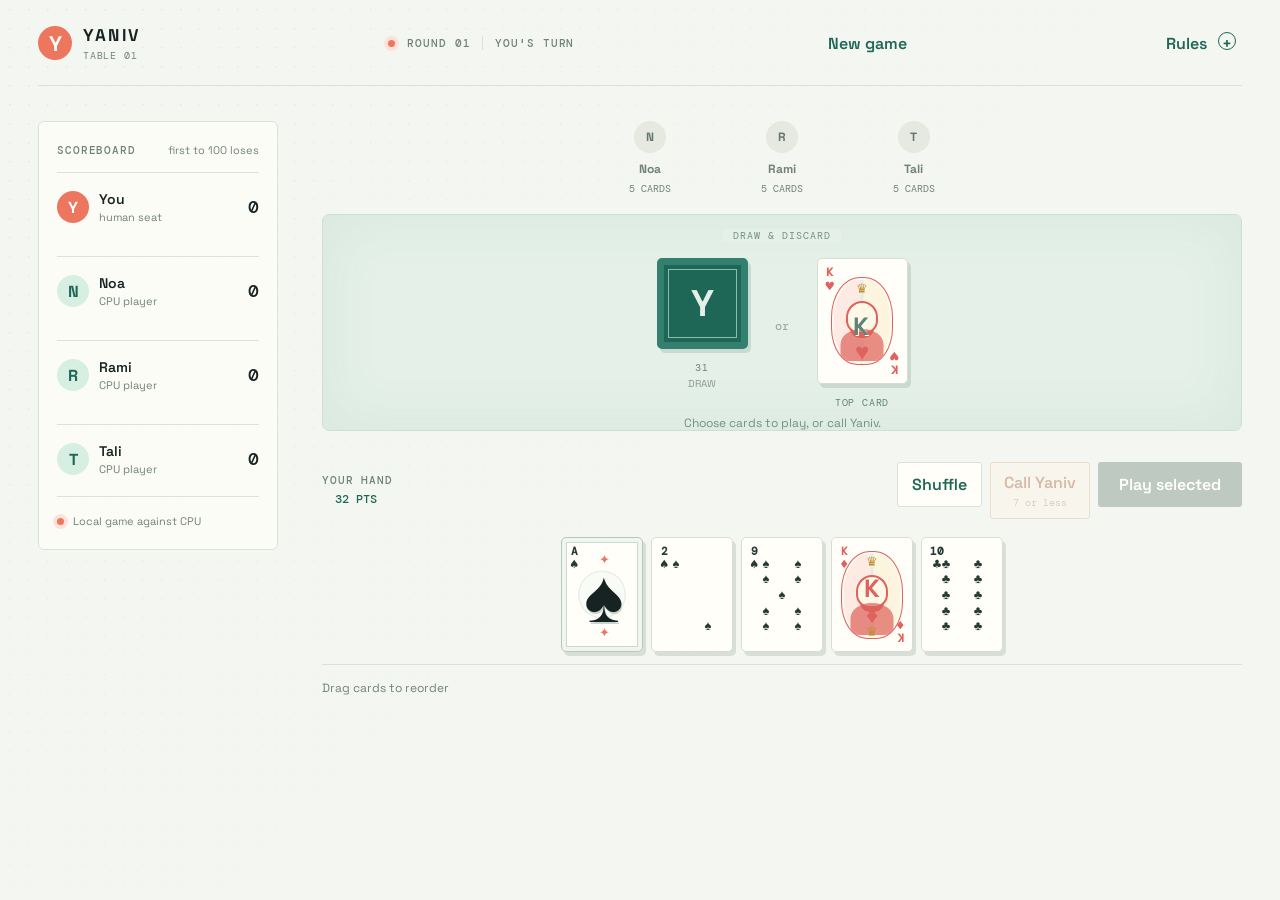
==== commit fd9f8ec2: "ie" ====
--- a/index.html
+++ b/index.html
@@ -21,7 +21,7 @@
 			<aside class="scoreboard panel"><div class="eyebrow">Scoreboard <span>first to 100 loses</span></div><div id="score-list"></div><div class="score-note"><span class="live-dot"></span> Local game against CPU</div></aside>
 			<section class="table-area">
 				<div class="opponents" id="opponents"></div>
-				<div class="felt"><div class="felt-label">DRAW & DISCARD</div><div class="piles"><button class="deck pile" id="draw-pile" aria-label="Draw from draw pile"><span class="card-back"><span class="back-medallion">Y</span></span><strong id="draw-count">0</strong><small>DRAW</small></button><div class="pile-gap">or</div><button class="discard pile" id="discard-pile" aria-label="Draw the top discard"><span id="discard-card"></span><strong>TOP CARD</strong></button></div><p class="table-message" id="table-message">Choose cards to play, or call Yaniv.</p></div>
+				<div class="felt"><div class="felt-label">DRAW & DISCARD</div><div class="piles"><button class="deck pile" id="draw-pile" aria-label="Draw from draw pile"><span class="card-back" id="secret-y">Y</span><strong id="draw-count">0</strong><small>DRAW</small></button><div class="pile-gap">or</div><button class="discard pile" id="discard-pile" aria-label="Draw the top discard"><span id="discard-card"></span><strong>TOP CARD</strong></button></div><p class="table-message" id="table-message">Choose cards to play, or call Yaniv.</p></div>
 				<section class="player-zone"><div class="player-heading"><div><span class="eyebrow">Your hand</span><span class="hand-points" id="hand-points">0 PTS</span></div><div class="heading-actions"><button class="deal-button" id="deal-button" type="button">Deal hand</button><button class="yaniv-button" id="yaniv-button">Call Yaniv <span>7 or less</span></button><button class="primary-button play-top-button" id="play-top-button" type="button" disabled>Play selected</button></div></div><div class="hand" id="player-hand"></div><div class="action-bar"><span class="selection-info" id="selection-info">Select a card or meld</span></div></section>
 			</section>
 		</section>
--- a/style.css
+++ b/style.css
@@ -38,15 +38,6 @@
 .hand .card-button.playing { animation: card-to-discard .32s cubic-bezier(.2,.8,.3,1) forwards; pointer-events: none; }
 @keyframes card-to-discard { to { opacity: 0; transform: translate(var(--card-x), var(--card-y)) scale(.72) rotate(5deg); } }
 @media (prefers-reduced-motion: reduce) { .hand .card-button.playing { animation-duration: .01ms; } }
-
-/* Classic red-and-cream ornamental backs for every face-down card. */
-.card-back { background: #b52d3b; color: #ffe9dc; border-color: #f5dfc8; outline: 2px solid #7f1e32; overflow: hidden; isolation: isolate; }
-.card-back::before, .card-back::after { content: ""; position: absolute; inset: 8px; border: 1px solid rgba(255,233,220,.82); z-index: 0; }
-.card-back::after { inset: 15px 10px; border: 0; background: repeating-linear-gradient(45deg, rgba(255,233,220,.32) 0 1px, transparent 1px 6px), repeating-linear-gradient(-45deg, rgba(255,233,220,.24) 0 1px, transparent 1px 6px); clip-path: polygon(50% 0, 65% 31%, 100% 50%, 65% 69%, 50% 100%, 35% 69%, 0 50%, 35% 31%); }
-.back-medallion { position: absolute; left: 50%; top: 50%; display: grid; place-items: center; width: 42px; height: 42px; transform: translate(-50%, -50%); border: 2px solid #f5dfc8; border-radius: 50%; background: #b52d3b; color: #ffe9dc; font-size: 24px; line-height: 1; z-index: 1; }
-.shuffle-packet, .shuffle-riffle span, .shuffle-square, .shuffle-bridge { background: #b52d3b; border-color: #f5dfc8; outline-color: #7f1e32; }
-.shuffle-packet::before, .shuffle-riffle span::before, .shuffle-square::before, .shuffle-bridge::before { content: ""; position: absolute; inset: 8px; border: 1px solid rgba(255,233,220,.82); }
-.shuffle-packet::after, .shuffle-riffle span::after, .shuffle-square::after, .shuffle-bridge::after { content: "Y"; position: absolute; inset: 0; display: grid; place-items: center; color: #ffe9dc; font-size: 28px; font-weight: 700; }
 
 .card-back, .card-face { box-sizing: border-box; flex: 0 0 91px; width: 91px; height: 126px; aspect-ratio: 91 / 126; }
 .card-back { display: grid; place-items: center; }
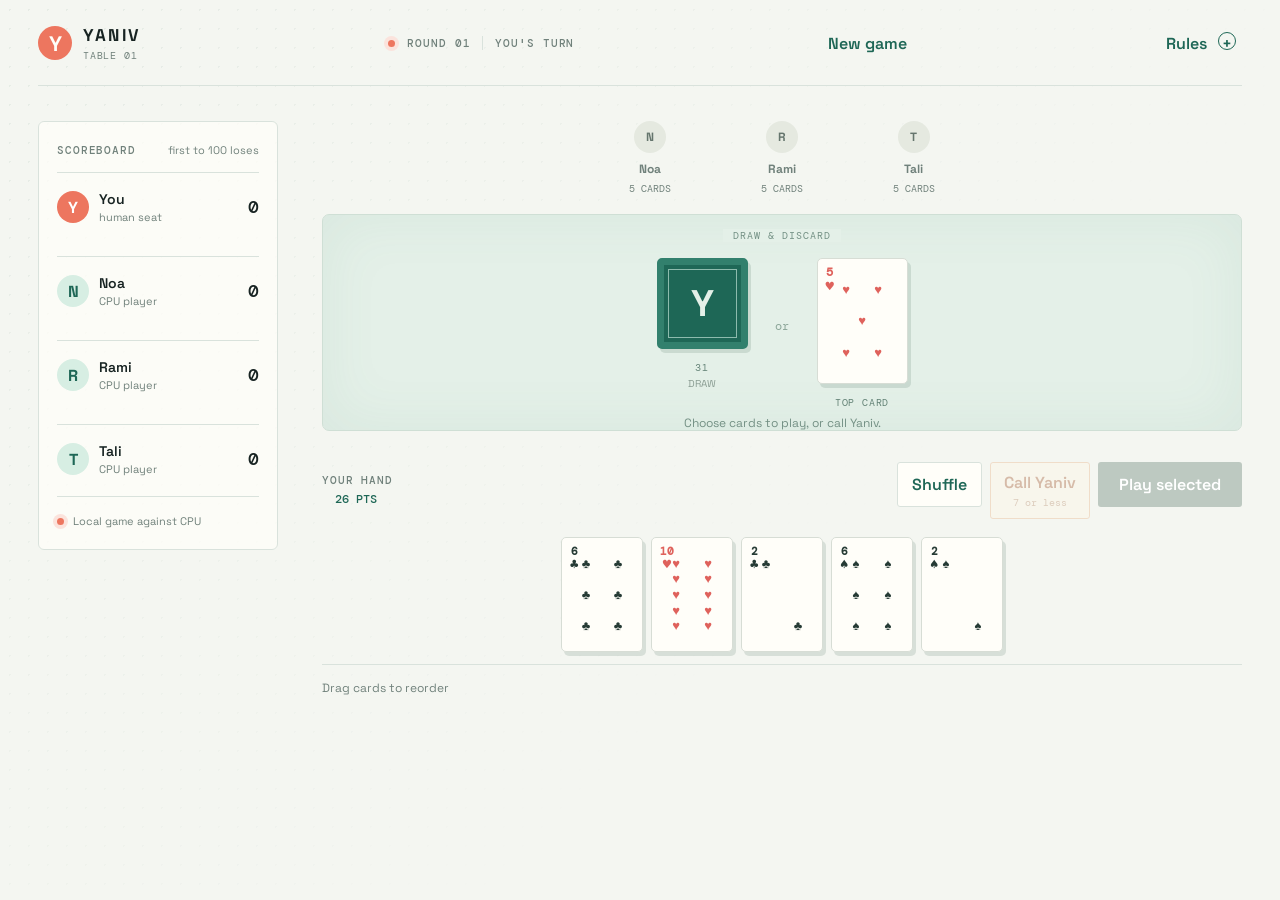
==== commit 7b9dd002: "ubg" ====
--- a/index.html
+++ b/index.html
@@ -21,7 +21,7 @@
 			<aside class="scoreboard panel"><div class="eyebrow">Scoreboard <span>first to 100 loses</span></div><div id="score-list"></div><div class="score-note"><span class="live-dot"></span> Local game against CPU</div></aside>
 			<section class="table-area">
 				<div class="opponents" id="opponents"></div>
-				<div class="felt"><div class="felt-label">DRAW & DISCARD</div><div class="piles"><button class="deck pile" id="draw-pile" aria-label="Draw from draw pile"><span class="card-back" id="secret-y">Y</span><strong id="draw-count">0</strong><small>DRAW</small></button><div class="pile-gap">or</div><button class="discard pile" id="discard-pile" aria-label="Draw the top discard"><span id="discard-card"></span><strong>TOP CARD</strong></button></div><p class="table-message" id="table-message">Choose cards to play, or call Yaniv.</p></div>
+				<div class="felt"><div class="felt-label">DRAW & DISCARD</div><div class="piles"><button class="deck pile" id="draw-pile" aria-label="Draw from draw pile"><span class="card-back">Y</span><strong id="draw-count">0</strong><small>DRAW</small></button><div class="pile-gap">or</div><button class="discard pile" id="discard-pile" aria-label="Draw the top discard"><span id="discard-card"></span><strong>TOP CARD</strong></button></div><p class="table-message" id="table-message">Choose cards to play, or call Yaniv.</p></div>
 				<section class="player-zone"><div class="player-heading"><div><span class="eyebrow">Your hand</span><span class="hand-points" id="hand-points">0 PTS</span></div><div class="heading-actions"><button class="deal-button" id="deal-button" type="button">Deal hand</button><button class="yaniv-button" id="yaniv-button">Call Yaniv <span>7 or less</span></button><button class="primary-button play-top-button" id="play-top-button" type="button" disabled>Play selected</button></div></div><div class="hand" id="player-hand"></div><div class="action-bar"><span class="selection-info" id="selection-info">Select a card or meld</span></div></section>
 			</section>
 		</section>
